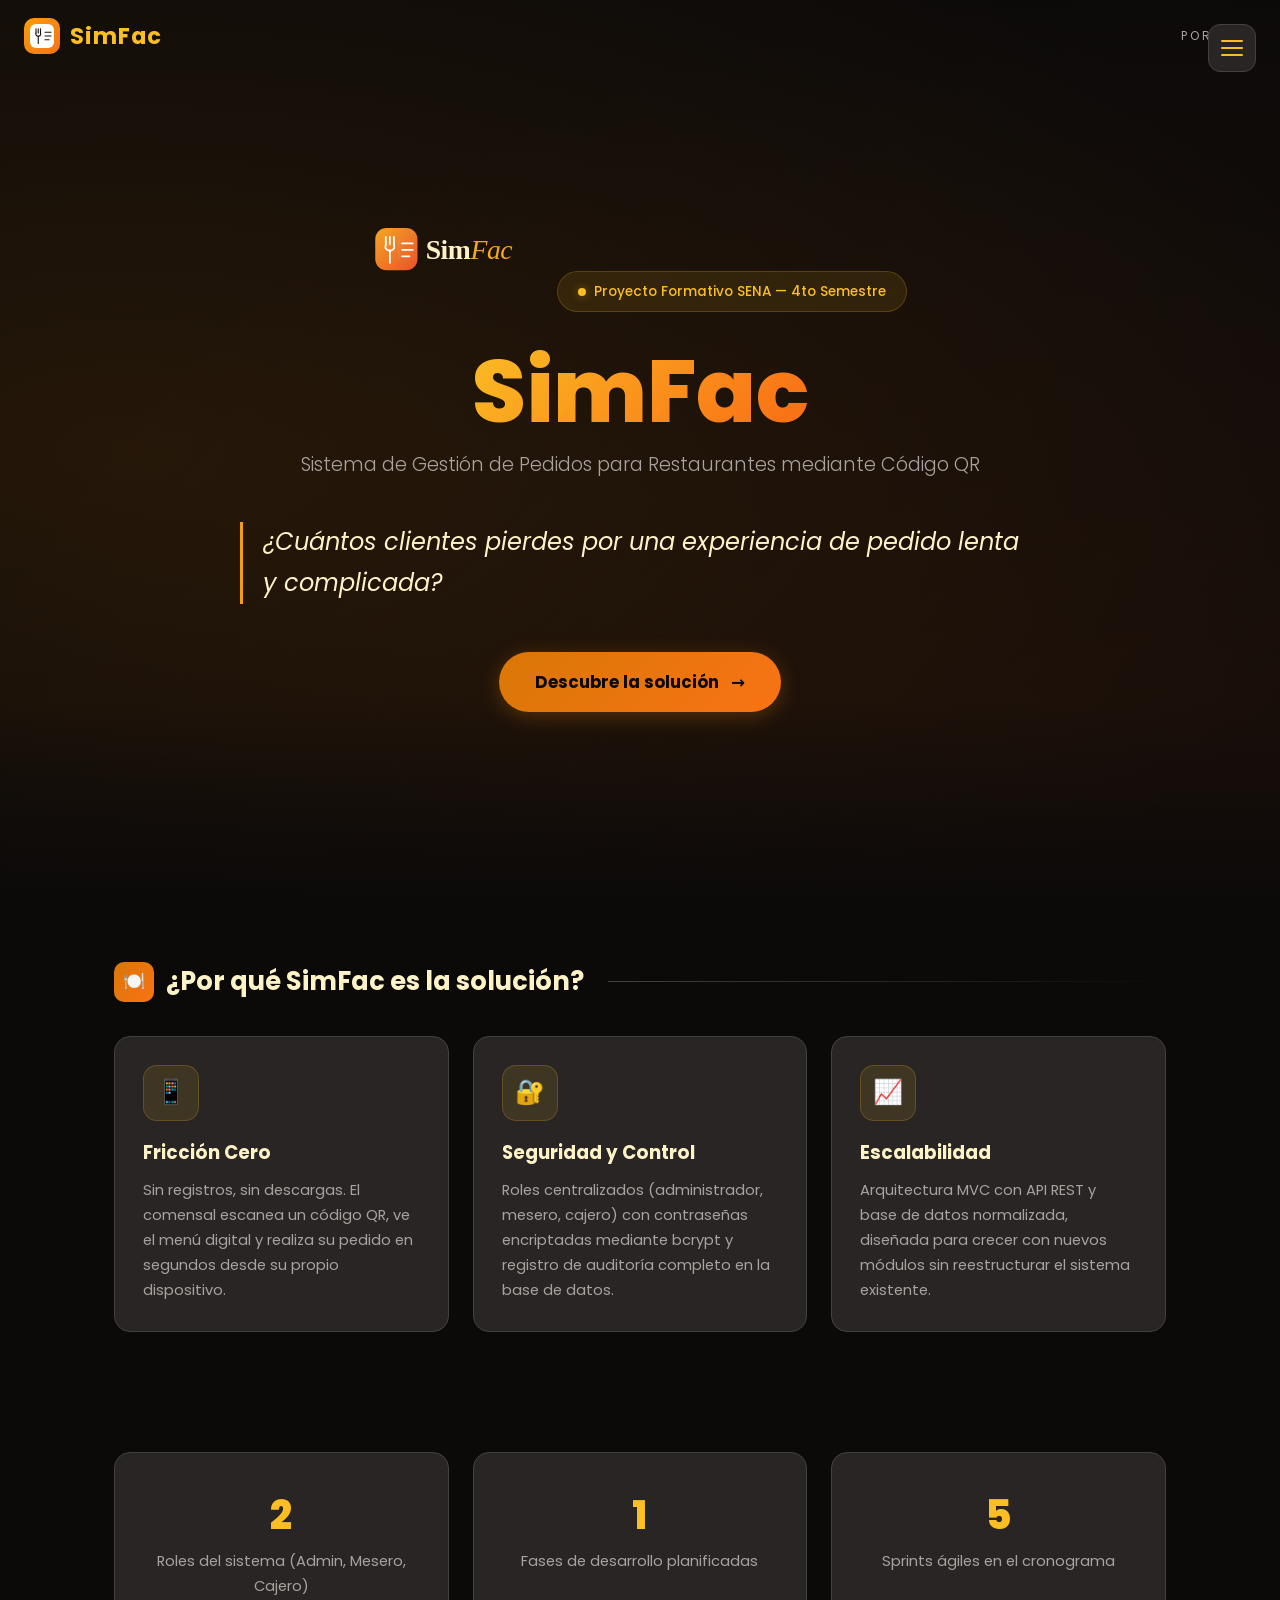
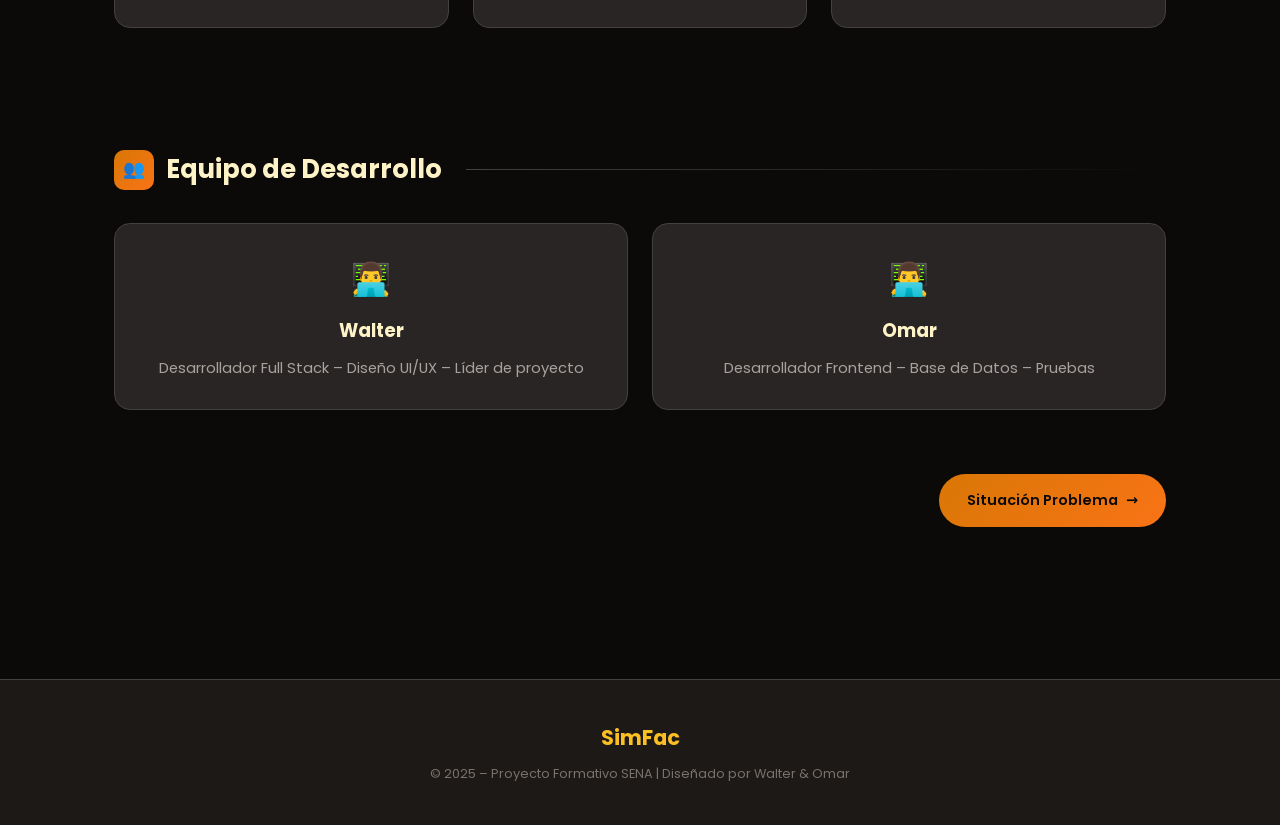
==== index.html @ 79f94327 "Cambios" ====
<!DOCTYPE html>
<html lang="es">
<head>
  <meta charset="UTF-8">
  <meta name="viewport" content="width=device-width, initial-scale=1.0">
  <title>SimFac – Presentación del Proyecto</title>
  <link href="https://fonts.googleapis.com/css2?family=Poppins:wght@300;400;600;700;800&display=swap" rel="stylesheet">
  <link rel="stylesheet" href="Css/Styles.css">
</head>
<body>

  <!-- TOP BAR -->
  <header class="top-bar">
    <a href="index.html" class="brand">
      <div class="brand-icon"><svg width="24" height="24" viewBox="0 0 64 64"><rect width="64" height="64" rx="16" fill="#fff"/><line x1="16" y1="13" x2="16" y2="24" stroke="#1A1510" stroke-width="3" stroke-linecap="round"/><line x1="22" y1="13" x2="22" y2="24" stroke="#1A1510" stroke-width="3" stroke-linecap="round"/><line x1="28" y1="13" x2="28" y2="24" stroke="#1A1510" stroke-width="3" stroke-linecap="round"/><path d="M16,24C15,28,15,32,22,33C29,32,29,28,28,24" fill="none" stroke="#1A1510" stroke-width="3" stroke-linecap="round" stroke-linejoin="round"/><line x1="22" y1="33" x2="22" y2="52" stroke="#1A1510" stroke-width="3" stroke-linecap="round"/><line x1="40" y1="22" x2="56" y2="22" stroke="#1A1510" stroke-width="3" stroke-linecap="round"/><line x1="40" y1="32" x2="56" y2="32" stroke="#1A1510" stroke-width="3" stroke-linecap="round"/><line x1="40" y1="42" x2="51" y2="42" stroke="#1A1510" stroke-width="3" stroke-linecap="round"/></svg></div>
      SimFac
    </a>
    <span class="page-indicator">Portada</span>
  </header>

  <!-- MENU TOGGLE -->
  <button class="menu-toggle" aria-label="Abrir menú">
    <span class="line"></span>
    <span class="line"></span>
    <span class="line"></span>
  </button>

  <!-- FULLSCREEN MENU OVERLAY -->
  <div class="menu-overlay">
    <div class="menu-content">
      <div class="menu-brand">SimFac</div>
      <nav>
        <a href="index.html" class="menu-item current">Inicio</a>
        <a href="situacion.html" class="menu-item">Situación Problema</a>
        <a href="objetivos.html" class="menu-item">Objetivos</a>
        <a href="diagramas.html" class="menu-item">Diagramas</a>
        <a href="arquitectura.html" class="menu-item">Arquitectura</a>
        <a href="scrum.html" class="menu-item">Scrum</a>
        <a href="marca.html" class="menu-item">Marca</a>
        <a href="prototipo.html" class="menu-item">Prototipo</a>
      </nav>
      <div class="menu-footer">
        <p>Sistema de Gestión de Pedidos para Restaurantes</p>
      </div>
    </div>
  </div>

  <!-- HERO SECTION -->
  <section class="hero">
    <div class="hero-content">
      <svg width="180" height="52" viewBox="0 0 216 64" style="margin-bottom: 16px;">
          <defs><linearGradient id="lg1" x1="0" y1="0" x2="1" y2="1"><stop offset="0%" stop-color="#F5A623"/><stop offset="100%" stop-color="#E8522A"/></linearGradient></defs>
          <rect width="52" height="52" x="0" y="0" rx="14" fill="url(#lg1)"/>
          <line x1="13" y1="11" x2="13" y2="20" stroke="#fff" stroke-width="2.2" stroke-linecap="round"/>
          <line x1="18" y1="11" x2="18" y2="20" stroke="#fff" stroke-width="2.2" stroke-linecap="round"/>
          <line x1="23" y1="11" x2="23" y2="20" stroke="#fff" stroke-width="2.2" stroke-linecap="round"/>
          <path d="M13,20C12,24,12,27,18,28C24,27,24,24,23,20" fill="none" stroke="#fff" stroke-width="2.2" stroke-linecap="round" stroke-linejoin="round"/>
          <line x1="18" y1="28" x2="18" y2="43" stroke="#fff" stroke-width="2.2" stroke-linecap="round"/>
          <line x1="29" y1="14" x2="29" y2="39" stroke="#fff" stroke-width="0.7" opacity="0.2" stroke-linecap="round"/>
          <line x1="33" y1="19" x2="46" y2="19" stroke="#fff" stroke-width="2.2" stroke-linecap="round"/>
          <line x1="33" y1="27" x2="46" y2="27" stroke="#fff" stroke-width="2.2" stroke-linecap="round"/>
          <line x1="33" y1="35" x2="42" y2="35" stroke="#fff" stroke-width="2.2" stroke-linecap="round"/>
          <text y="38" font-family="Georgia,serif" font-size="34" letter-spacing="-0.5">
            <tspan x="62" font-weight="700" fill="#fef3c7">Sim</tspan><tspan font-style="italic" font-weight="400" fill="#F5A623">Fac</tspan>
          </text>
        </svg>
      <div class="hero-badge">
        <span class="dot"></span>
        Proyecto Formativo SENA — 4to Semestre
      </div>
      <h1>
        <span class="gradient-text">SimFac</span>
      </h1>
      <p class="subtitle">Sistema de Gestión de Pedidos para Restaurantes mediante Código QR</p>
      <div class="hook">
        ¿Cuántos clientes pierdes por una experiencia de pedido lenta y complicada?
      </div>
      <br>
      <a href="situacion.html" class="hero-cta">
        Descubre la solución
        <span class="arrow">→</span>
      </a>
    </div>
  </section>

  <!-- INTRO SECTION -->
  <section class="section">
    <div class="section-title reveal">
      <span class="icon">🍽️</span>
      ¿Por qué SimFac es la solución?
    </div>

    <div class="card-grid stagger">
      <div class="card-dark reveal">
        <div class="card-icon">📱</div>
        <h3>Fricción Cero</h3>
        <p>Sin registros, sin descargas. El comensal escanea un código QR, ve el menú digital y realiza su pedido en segundos desde su propio dispositivo.</p>
      </div>
      <div class="card-dark reveal">
        <div class="card-icon">🔐</div>
        <h3>Seguridad y Control</h3>
        <p>Roles centralizados (administrador, mesero, cajero) con contraseñas encriptadas mediante bcrypt y registro de auditoría completo en la base de datos.</p>
      </div>
      <div class="card-dark reveal">
        <div class="card-icon">📈</div>
        <h3>Escalabilidad</h3>
        <p>Arquitectura MVC con API REST y base de datos normalizada, diseñada para crecer con nuevos módulos sin reestructurar el sistema existente.</p>
      </div>
    </div>
  </section>

  <!-- STATS SECTION -->
  <section class="section">
    <div class="card-grid stagger">
      <div class="card-dark reveal text-center">
        <div style="font-size: 2.5rem; font-weight: 800; color: var(--amber-400);" data-count="3" data-suffix="">0</div>
        <p>Roles del sistema (Admin, Mesero, Cajero)</p>
      </div>
      <div class="card-dark reveal text-center">
        <div style="font-size: 2.5rem; font-weight: 800; color: var(--amber-400);" data-count="2" data-suffix="">0</div>
        <p>Fases de desarrollo planificadas</p>
      </div>
      <div class="card-dark reveal text-center">
        <div style="font-size: 2.5rem; font-weight: 800; color: var(--amber-400);" data-count="8" data-suffix="">0</div>
        <p>Sprints ágiles en el cronograma</p>
      </div>
    </div>
  </section>

  <!-- TEAM SECTION -->
  <section class="section">
    <div class="section-title reveal">
      <span class="icon">👥</span>
      Equipo de Desarrollo
    </div>
    <div class="card-grid stagger">
      <div class="card-dark reveal text-center">
        <div style="font-size: 2rem; margin-bottom: 8px;">👨‍💻</div>
        <h3>Walter</h3>
        <p>Desarrollador Full Stack – Diseño UI/UX – Líder de proyecto</p>
      </div>
      <div class="card-dark reveal text-center">
        <div style="font-size: 2rem; margin-bottom: 8px;">👨‍💻</div>
        <h3>Omar</h3>
        <p>Desarrollador Frontend – Base de Datos – Pruebas</p>
      </div>
    </div>

    <div class="nav-buttons mt-4">
      <span></span>
      <a href="situacion.html" class="nav-btn next">
        Situación Problema
        <span>→</span>
      </a>
    </div>
  </section>

  <!-- FOOTER -->
  <footer class="footer">
    <div class="footer-brand">SimFac</div>
    <p>© 2025 – Proyecto Formativo SENA | Diseñado por Walter & Omar</p>
  </footer>

  <script src="Js/script.js"></script>
</body>
</html>
---- Css/Styles.css ----
/* ============================================
   SIMFAC - Presentación Expositoria
   Paleta Dark Amber / Terra
   ============================================ */

/* === VARIABLES === */
:root {
  --bg-deep: #0c0a09;
  --bg-primary: #1c1917;
  --bg-card: #292524;
  --bg-card-hover: #3a3330;
  --bg-elevated: #1c1917;

  --amber-300: #fcd34d;
  --amber-400: #fbbf24;
  --amber-500: #f59e0b;
  --amber-600: #d97706;
  --amber-700: #b45309;
  --amber-800: #92400e;
  --amber-900: #78350f;

  --terra-400: #fb923c;
  --terra-500: #f97316;
  --terra-600: #ea580c;

  --text-primary: #fef3c7;
  --text-secondary: #d6d3d1;
  --text-muted: #a8a29e;
  --text-dark: #78716c;

  --border: #44403c;
  --border-light: #57534e;

  --glow-amber: rgba(251, 191, 36, 0.15);
  --glow-terra: rgba(234, 88, 12, 0.15);
  --glow-strong: rgba(251, 191, 36, 0.4);

  --radius: 16px;
  --radius-sm: 10px;
  --radius-xs: 6px;

  --transition: 0.3s cubic-bezier(0.4, 0, 0.2, 1);
  --transition-slow: 0.6s cubic-bezier(0.4, 0, 0.2, 1);

  --font: 'Poppins', 'Segoe UI', system-ui, sans-serif;
}

/* === RESET & BASE === */
*,
*::before,
*::after {
  margin: 0;
  padding: 0;
  box-sizing: border-box;
}

html {
  scroll-behavior: smooth;
}

body {
  font-family: var(--font);
  background-color: var(--bg-deep);
  color: var(--text-secondary);
  line-height: 1.7;
  overflow-x: hidden;
  -webkit-font-smoothing: antialiased;
}

a {
  text-decoration: none;
  color: inherit;
}

img {
  max-width: 100%;
}

/* === SCROLLBAR === */
::-webkit-scrollbar {
  width: 8px;
}
::-webkit-scrollbar-track {
  background: var(--bg-deep);
}
::-webkit-scrollbar-thumb {
  background: var(--amber-700);
  border-radius: 4px;
}
::-webkit-scrollbar-thumb:hover {
  background: var(--amber-600);
}

/* === ANIMATIONS KEYFRAMES === */
@keyframes fadeInUp {
  from { opacity: 0; transform: translateY(40px); }
  to { opacity: 1; transform: translateY(0); }
}

@keyframes fadeInDown {
  from { opacity: 0; transform: translateY(-30px); }
  to { opacity: 1; transform: translateY(0); }
}

@keyframes fadeInLeft {
  from { opacity: 0; transform: translateX(-40px); }
  to { opacity: 1; transform: translateX(0); }
}

@keyframes fadeInRight {
  from { opacity: 0; transform: translateX(40px); }
  to { opacity: 1; transform: translateX(0); }
}

@keyframes scaleIn {
  from { opacity: 0; transform: scale(0.85); }
  to { opacity: 1; transform: scale(1); }
}

@keyframes float {
  0%, 100% { transform: translateY(0); }
  50% { transform: translateY(-10px); }
}

@keyframes pulseGlow {
  0%, 100% { box-shadow: 0 0 20px var(--glow-amber); }
  50% { box-shadow: 0 0 40px var(--glow-strong); }
}

@keyframes shimmer {
  0% { background-position: -200% center; }
  100% { background-position: 200% center; }
}

@keyframes drawLine {
  from { stroke-dashoffset: 1000; }
  to { stroke-dashoffset: 0; }
}

@keyframes typewriter {
  from { width: 0; }
  to { width: 100%; }
}

@keyframes blink {
  50% { border-color: transparent; }
}

@keyframes rotateIn {
  from { opacity: 0; transform: rotate(-10deg) scale(0.9); }
  to { opacity: 1; transform: rotate(0) scale(1); }
}

@keyframes slideMenuIn {
  from { opacity: 0; transform: translateX(60px); }
  to { opacity: 1; transform: translateX(0); }
}

@keyframes menuLine1 {
  0%, 50% { transform: translateY(0) rotate(0); }
  25% { transform: translateY(8px) rotate(0); }
  75%, 100% { transform: translateY(8px) rotate(45deg); }
}

@keyframes menuLine2 {
  0%, 25% { opacity: 1; }
  50%, 100% { opacity: 0; }
}

@keyframes menuLine3 {
  0%, 50% { transform: translateY(0) rotate(0); }
  25% { transform: translateY(-8px) rotate(0); }
  75%, 100% { transform: translateY(-8px) rotate(-45deg); }
}

/* === SCROLL REVEAL === */
.reveal {
  opacity: 0;
  transform: translateY(40px);
  transition: opacity 0.8s ease, transform 0.8s ease;
}

.reveal.revealed {
  opacity: 1;
  transform: translateY(0);
}

.reveal-left {
  opacity: 0;
  transform: translateX(-50px);
  transition: opacity 0.8s ease, transform 0.8s ease;
}

.reveal-left.revealed {
  opacity: 1;
  transform: translateX(0);
}

.reveal-right {
  opacity: 0;
  transform: translateX(50px);
  transition: opacity 0.8s ease, transform 0.8s ease;
}

.reveal-right.revealed {
  opacity: 1;
  transform: translateX(0);
}

.reveal-scale {
  opacity: 0;
  transform: scale(0.85);
  transition: opacity 0.8s ease, transform 0.8s ease;
}

.reveal-scale.revealed {
  opacity: 1;
  transform: scale(1);
}

/* Stagger delays for children */
.stagger > *:nth-child(1) { transition-delay: 0.05s; }
.stagger > *:nth-child(2) { transition-delay: 0.1s; }
.stagger > *:nth-child(3) { transition-delay: 0.15s; }
.stagger > *:nth-child(4) { transition-delay: 0.2s; }
.stagger > *:nth-child(5) { transition-delay: 0.25s; }
.stagger > *:nth-child(6) { transition-delay: 0.3s; }
.stagger > *:nth-child(7) { transition-delay: 0.35s; }
.stagger > *:nth-child(8) { transition-delay: 0.4s; }
.stagger > *:nth-child(9) { transition-delay: 0.45s; }
.stagger > *:nth-child(10) { transition-delay: 0.5s; }

/* === MENU TOGGLE (HAMBURGER) === */
.menu-toggle {
  position: fixed;
  top: 24px;
  right: 24px;
  z-index: 1001;
  width: 48px;
  height: 48px;
  background: var(--bg-card);
  border: 1px solid var(--border);
  border-radius: 12px;
  cursor: pointer;
  display: flex;
  flex-direction: column;
  align-items: center;
  justify-content: center;
  gap: 5px;
  transition: var(--transition);
  backdrop-filter: blur(10px);
}

.menu-toggle:hover {
  border-color: var(--amber-500);
  box-shadow: 0 0 20px var(--glow-amber);
}

.menu-toggle .line {
  width: 22px;
  height: 2px;
  background: var(--amber-400);
  border-radius: 2px;
  transition: var(--transition);
  transform-origin: center;
}

.menu-toggle.active .line:nth-child(1) {
  transform: translateY(7px) rotate(45deg);
}

.menu-toggle.active .line:nth-child(2) {
  opacity: 0;
  transform: scaleX(0);
}

.menu-toggle.active .line:nth-child(3) {
  transform: translateY(-7px) rotate(-45deg);
}

/* === FULLSCREEN MENU OVERLAY === */
.menu-overlay {
  position: fixed;
  top: 0;
  left: 0;
  width: 100%;
  height: 100%;
  background: rgba(12, 10, 9, 0.97);
  backdrop-filter: blur(20px);
  z-index: 1000;
  display: flex;
  align-items: center;
  justify-content: center;
  opacity: 0;
  visibility: hidden;
  transition: opacity 0.5s ease, visibility 0.5s ease;
}

.menu-overlay.active {
  opacity: 1;
  visibility: visible;
}

.menu-overlay .menu-content {
  text-align: center;
}

.menu-overlay .menu-brand {
  font-size: 2.5rem;
  font-weight: 700;
  color: var(--amber-400);
  margin-bottom: 48px;
  letter-spacing: 2px;
  animation: fadeInUp 0.6s ease forwards;
}

.menu-overlay nav {
  display: flex;
  flex-direction: column;
  gap: 8px;
}

.menu-overlay .menu-item {
  font-size: 2rem;
  font-weight: 600;
  color: var(--text-muted);
  padding: 12px 40px;
  border-radius: 12px;
  transition: all 0.3s ease;
  position: relative;
  display: inline-block;
  opacity: 0;
  transform: translateY(20px);
}

.menu-overlay.active .menu-item {
  opacity: 1;
  transform: translateY(0);
}

.menu-overlay.active .menu-item:nth-child(1) { transition-delay: 0.1s; }
.menu-overlay.active .menu-item:nth-child(2) { transition-delay: 0.15s; }
.menu-overlay.active .menu-item:nth-child(3) { transition-delay: 0.2s; }
.menu-overlay.active .menu-item:nth-child(4) { transition-delay: 0.25s; }
.menu-overlay.active .menu-item:nth-child(5) { transition-delay: 0.3s; }
.menu-overlay.active .menu-item:nth-child(6) { transition-delay: 0.35s; }
.menu-overlay.active .menu-item:nth-child(7) { transition-delay: 0.4s; }
.menu-overlay.active .menu-item:nth-child(8) { transition-delay: 0.45s; }

.menu-overlay .menu-item:hover {
  color: var(--amber-400);
  background: rgba(251, 191, 36, 0.08);
  transform: translateX(10px);
}

.menu-overlay .menu-item.current {
  color: var(--amber-400);
}

.menu-overlay .menu-item.current::after {
  content: '';
  position: absolute;
  left: 10px;
  top: 50%;
  transform: translateY(-50%);
  width: 4px;
  height: 24px;
  background: var(--amber-500);
  border-radius: 2px;
}

.menu-overlay .menu-footer {
  margin-top: 48px;
  opacity: 0;
  transition: opacity 0.5s ease 0.5s;
}

.menu-overlay.active .menu-footer {
  opacity: 1;
}

.menu-overlay .menu-footer p {
  color: var(--text-dark);
  font-size: 0.85rem;
}

/* === TOP BAR (minimal) === */
.top-bar {
  position: fixed;
  top: 0;
  left: 0;
  width: 100%;
  height: 72px;
  display: flex;
  align-items: center;
  justify-content: space-between;
  padding: 0 24px;
  z-index: 999;
  transition: background 0.3s ease, box-shadow 0.3s ease;
}

.top-bar.scrolled {
  background: rgba(12, 10, 9, 0.9);
  backdrop-filter: blur(12px);
  box-shadow: 0 1px 0 var(--border);
}

.top-bar .brand {
  font-size: 1.4rem;
  font-weight: 700;
  color: var(--amber-400);
  letter-spacing: 1px;
  display: flex;
  align-items: center;
  gap: 10px;
}

.top-bar .brand-icon {
  width: 36px;
  height: 36px;
  background: linear-gradient(135deg, var(--amber-500), var(--terra-500));
  border-radius: 10px;
  display: flex;
  align-items: center;
  justify-content: center;
  font-weight: 800;
  font-size: 0.9rem;
  color: var(--bg-deep);
}

.top-bar .page-indicator {
  font-size: 0.75rem;
  color: var(--text-muted);
  text-transform: uppercase;
  letter-spacing: 3px;
}

/* === HERO SECTION === */
.hero {
  min-height: 100vh;
  display: flex;
  align-items: center;
  justify-content: center;
  text-align: center;
  position: relative;
  overflow: hidden;
  padding: 120px 24px 80px;
}

.hero::before {
  content: '';
  position: absolute;
  top: -50%;
  left: -50%;
  width: 200%;
  height: 200%;
  background: radial-gradient(ellipse at 30% 50%, rgba(217, 119, 6, 0.12) 0%, transparent 50%),
              radial-gradient(ellipse at 70% 80%, rgba(234, 88, 12, 0.08) 0%, transparent 50%);
  animation: float 8s ease-in-out infinite;
  pointer-events: none;
}

.hero::after {
  content: '';
  position: absolute;
  bottom: 0;
  left: 0;
  width: 100%;
  height: 200px;
  background: linear-gradient(to top, var(--bg-deep), transparent);
  pointer-events: none;
}

.hero-content {
  position: relative;
  z-index: 2;
  max-width: 800px;
}

.hero-badge {
  display: inline-flex;
  align-items: center;
  gap: 8px;
  padding: 8px 20px;
  background: rgba(251, 191, 36, 0.1);
  border: 1px solid rgba(251, 191, 36, 0.2);
  border-radius: 50px;
  color: var(--amber-400);
  font-size: 0.85rem;
  font-weight: 500;
  margin-bottom: 32px;
  animation: fadeInDown 0.8s ease forwards;
}

.hero-badge .dot {
  width: 8px;
  height: 8px;
  background: var(--amber-400);
  border-radius: 50%;
  animation: pulseGlow 2s ease-in-out infinite;
  box-shadow: 0 0 10px var(--glow-strong);
}

.hero h1 {
  font-size: clamp(3rem, 8vw, 5.5rem);
  font-weight: 800;
  color: var(--text-primary);
  line-height: 1.1;
  margin-bottom: 8px;
  animation: fadeInUp 0.8s ease 0.2s both;
}

.hero h1 .gradient-text {
  background: linear-gradient(135deg, var(--amber-400), var(--terra-500), var(--amber-600));
  background-size: 200% auto;
  -webkit-background-clip: text;
  -webkit-text-fill-color: transparent;
  background-clip: text;
  animation: shimmer 3s linear infinite;
}

.hero .subtitle {
  font-size: 1.2rem;
  color: var(--text-muted);
  font-weight: 300;
  margin-bottom: 40px;
  animation: fadeInUp 0.8s ease 0.4s both;
}

.hero .hook {
  font-size: clamp(1.1rem, 2.5vw, 1.5rem);
  color: var(--text-primary);
  font-weight: 400;
  font-style: italic;
  margin-bottom: 48px;
  padding: 0 20px;
  border-left: 3px solid var(--amber-500);
  display: inline-block;
  text-align: left;
  animation: fadeInUp 0.8s ease 0.5s both;
}

.hero-cta {
  display: inline-flex;
  align-items: center;
  gap: 12px;
  padding: 16px 36px;
  background: linear-gradient(135deg, var(--amber-600), var(--terra-500));
  color: var(--bg-deep);
  font-weight: 700;
  font-size: 1.05rem;
  border-radius: 50px;
  transition: all 0.3s ease;
  animation: fadeInUp 0.8s ease 0.6s both;
  box-shadow: 0 4px 20px rgba(217, 119, 6, 0.3);
}

.hero-cta:hover {
  transform: translateY(-3px);
  box-shadow: 0 8px 30px rgba(217, 119, 6, 0.5);
  color: var(--bg-deep);
}

.hero-cta .arrow {
  transition: transform 0.3s ease;
}

.hero-cta:hover .arrow {
  transform: translateX(4px);
}

/* === PAGE HEADER (for inner pages) === */
.page-header {
  padding: 140px 24px 60px;
  text-align: center;
  position: relative;
  overflow: hidden;
}

.page-header::before {
  content: '';
  position: absolute;
  top: 0;
  left: 0;
  width: 100%;
  height: 100%;
  background: radial-gradient(ellipse at 50% 0%, rgba(217, 119, 6, 0.1) 0%, transparent 70%);
  pointer-events: none;
}

.page-header .page-number {
  font-size: 0.8rem;
  color: var(--amber-500);
  letter-spacing: 4px;
  text-transform: uppercase;
  margin-bottom: 16px;
  font-weight: 600;
}

.page-header h1 {
  font-size: clamp(2rem, 5vw, 3.2rem);
  font-weight: 800;
  color: var(--text-primary);
  margin-bottom: 16px;
  position: relative;
}

.page-header .page-desc {
  font-size: 1.05rem;
  color: var(--text-muted);
  max-width: 600px;
  margin: 0 auto;
  line-height: 1.8;
}

/* === SECTION === */
.section {
  padding: 60px 24px;
  max-width: 1100px;
  margin: 0 auto;
}

.section-title {
  font-size: 1.6rem;
  font-weight: 700;
  color: var(--text-primary);
  margin-bottom: 32px;
  display: flex;
  align-items: center;
  gap: 12px;
}

.section-title .icon {
  width: 40px;
  height: 40px;
  background: linear-gradient(135deg, var(--amber-600), var(--terra-500));
  border-radius: 10px;
  display: flex;
  align-items: center;
  justify-content: center;
  font-size: 1.1rem;
  flex-shrink: 0;
}

.section-title::after {
  content: '';
  flex: 1;
  height: 1px;
  background: linear-gradient(to right, var(--border), transparent);
  margin-left: 12px;
}

/* === CARDS === */
.card-dark {
  background: var(--bg-card);
  border: 1px solid var(--border);
  border-radius: var(--radius);
  padding: 28px;
  transition: all var(--transition);
  position: relative;
  overflow: hidden;
}

.card-dark::before {
  content: '';
  position: absolute;
  top: 0;
  left: 0;
  right: 0;
  height: 2px;
  background: linear-gradient(to right, var(--amber-500), var(--terra-500));
  opacity: 0;
  transition: opacity var(--transition);
}

.card-dark:hover {
  border-color: var(--amber-700);
  transform: translateY(-4px);
  box-shadow: 0 12px 40px rgba(0, 0, 0, 0.3), 0 0 20px var(--glow-amber);
}

.card-dark:hover::before {
  opacity: 1;
}

.card-grid {
  display: grid;
  grid-template-columns: repeat(auto-fit, minmax(280px, 1fr));
  gap: 24px;
}

.card-icon {
  width: 56px;
  height: 56px;
  background: rgba(251, 191, 36, 0.1);
  border: 1px solid rgba(251, 191, 36, 0.2);
  border-radius: 14px;
  display: flex;
  align-items: center;
  justify-content: center;
  font-size: 1.5rem;
  margin-bottom: 16px;
}

.card-dark h3 {
  font-size: 1.15rem;
  font-weight: 700;
  color: var(--text-primary);
  margin-bottom: 10px;
}

.card-dark p {
  color: var(--text-muted);
  font-size: 0.92rem;
  line-height: 1.7;
}

/* === HIGHLIGHT CARD (like the research question) === */
.highlight-card {
  background: linear-gradient(135deg, rgba(217, 119, 6, 0.15), rgba(234, 88, 12, 0.08));
  border: 1px solid rgba(251, 191, 36, 0.25);
  border-radius: var(--radius);
  padding: 40px;
  text-align: center;
  position: relative;
}

.highlight-card h2 {
  font-size: 1.3rem;
  font-weight: 700;
  color: var(--amber-400);
  margin-bottom: 20px;
  letter-spacing: 1px;
  text-transform: uppercase;
}

.highlight-card p {
  font-size: 1.15rem;
  color: var(--text-primary);
  line-height: 1.8;
  font-weight: 300;
}

/* === OBJECTIVE CARD (general) === */
.objective-general {
  background: linear-gradient(135deg, var(--amber-700), var(--terra-500));
  border-radius: var(--radius);
  padding: 36px;
  color: var(--bg-deep);
  position: relative;
  overflow: hidden;
}

.objective-general::after {
  content: 'OBJETIVO GENERAL';
  position: absolute;
  top: -10px;
  right: -10px;
  font-size: 5rem;
  font-weight: 900;
  color: rgba(0, 0, 0, 0.06);
  letter-spacing: 5px;
}

.objective-general h3 {
  font-size: 1.2rem;
  font-weight: 700;
  margin-bottom: 12px;
}

.objective-general p {
  font-size: 1rem;
  line-height: 1.8;
  opacity: 0.95;
}

/* === SPECIFIC OBJECTIVES LIST === */
.objective-list {
  list-style: none;
  display: flex;
  flex-direction: column;
  gap: 16px;
}

.objective-list li {
  background: var(--bg-card);
  border: 1px solid var(--border);
  border-left: 4px solid var(--amber-500);
  border-radius: var(--radius-sm);
  padding: 20px 24px;
  display: flex;
  gap: 16px;
  align-items: flex-start;
  transition: all var(--transition);
}

.objective-list li:hover {
  border-left-color: var(--terra-500);
  background: var(--bg-card-hover);
  transform: translateX(4px);
}

.objective-list .obj-number {
  width: 36px;
  height: 36px;
  min-width: 36px;
  background: linear-gradient(135deg, var(--amber-600), var(--terra-500));
  border-radius: 50%;
  display: flex;
  align-items: center;
  justify-content: center;
  font-weight: 800;
  font-size: 0.9rem;
  color: var(--bg-deep);
}

.objective-list .obj-content h4 {
  font-size: 1rem;
  font-weight: 700;
  color: var(--text-primary);
  margin-bottom: 4px;
}

.objective-list .obj-content p {
  font-size: 0.9rem;
  color: var(--text-muted);
  line-height: 1.6;
}

/* === DIAGRAM CONTAINERS === */
.diagram-container {
  background: var(--bg-card);
  border: 1px solid var(--border);
  border-radius: var(--radius);
  padding: 32px;
  overflow-x: auto;
  margin-bottom: 32px;
}

.diagram-container h3 {
  font-size: 1.1rem;
  font-weight: 700;
  color: var(--amber-400);
  margin-bottom: 24px;
  display: flex;
  align-items: center;
  gap: 10px;
}

/* === DATABASE TABLE STYLING === */
.db-table {
  background: var(--bg-primary);
  border: 1px solid var(--border);
  border-radius: var(--radius-sm);
  overflow: hidden;
  display: inline-block;
  min-width: 280px;
  margin: 10px;
  vertical-align: top;
  transition: all var(--transition);
}

.db-table:hover {
  border-color: var(--amber-600);
  box-shadow: 0 4px 20px var(--glow-amber);
  transform: translateY(-2px);
}

.db-table-header {
  background: linear-gradient(135deg, var(--amber-700), var(--terra-600));
  padding: 12px 16px;
  font-weight: 700;
  font-size: 0.9rem;
  color: white;
  display: flex;
  align-items: center;
  gap: 8px;
}

.db-table-header .table-icon {
  font-size: 1rem;
}

.db-table-row {
  padding: 8px 16px;
  border-bottom: 1px solid var(--border);
  display: flex;
  justify-content: space-between;
  align-items: center;
  font-size: 0.8rem;
  transition: background var(--transition);
}

.db-table-row:last-child {
  border-bottom: none;
}

.db-table-row:hover {
  background: rgba(251, 191, 36, 0.05);
}

.db-table-row .col-name {
  font-family: 'Courier New', monospace;
  color: var(--amber-400);
  font-weight: 600;
}

.db-table-row .col-type {
  color: var(--terra-400);
  font-family: 'Courier New', monospace;
  font-size: 0.75rem;
}

.db-table-row .col-key {
  font-size: 0.7rem;
  padding: 2px 8px;
  border-radius: 4px;
  font-weight: 700;
}

.col-key.pk {
  background: rgba(251, 191, 36, 0.15);
  color: var(--amber-400);
  border: 1px solid rgba(251, 191, 36, 0.3);
}

.col-key.fk {
  background: rgba(99, 102, 241, 0.15);
  color: #a5b4fc;
  border: 1px solid rgba(99, 102, 241, 0.3);
}

/* Fase badges for diagrams */
.fase-badge {
  font-size: 0.65rem;
  font-weight: 700;
  padding: 3px 10px;
  border-radius: 50px;
  letter-spacing: 1px;
  text-transform: uppercase;
}

.fase-badge.fase1 {
  background: rgba(34, 197, 94, 0.15);
  color: #4ade80;
  border: 1px solid rgba(34, 197, 94, 0.3);
}

.fase-badge.fase2 {
  background: rgba(168, 85, 247, 0.15);
  color: #c084fc;
  border: 1px solid rgba(168, 85, 247, 0.3);
}

/* === CLASS DIAGRAM === */
.class-box {
  background: var(--bg-primary);
  border: 1px solid var(--border);
  border-radius: var(--radius-sm);
  min-width: 220px;
  display: inline-block;
  margin: 8px;
  vertical-align: top;
  transition: all var(--transition);
}

.class-box:hover {
  border-color: var(--amber-600);
  box-shadow: 0 4px 20px var(--glow-amber);
  transform: translateY(-2px);
}

.class-box-header {
  background: linear-gradient(135deg, var(--amber-700), var(--amber-900));
  padding: 10px 16px;
  font-weight: 700;
  font-size: 0.85rem;
  color: white;
  text-align: center;
  border-radius: var(--radius-sm) var(--radius-sm) 0 0;
}

.class-box-section {
  padding: 10px 16px;
  border-bottom: 1px solid var(--border);
  font-size: 0.78rem;
}

.class-box-section:last-child {
  border-bottom: none;
}

.class-box-section .section-label {
  font-size: 0.65rem;
  color: var(--text-dark);
  text-transform: uppercase;
  letter-spacing: 1px;
  margin-bottom: 6px;
}

.class-box-section p {
  font-family: 'Courier New', monospace;
  color: var(--text-secondary);
  line-height: 1.6;
}

.class-box-section p .type {
  color: var(--terra-400);
}

/* === RELATIONSHIP LINES (CSS arrows) === */
.relation-h {
  display: inline-flex;
  align-items: center;
  color: var(--amber-600);
  font-size: 0.75rem;
  padding: 0 8px;
  font-weight: 600;
}

/* === ARCHITECTURE DIAGRAM === */
.arch-layer {
  border: 1px solid var(--border);
  border-radius: var(--radius-sm);
  padding: 16px 20px;
  margin: 8px 0;
  transition: all var(--transition);
}

.arch-layer:hover {
  border-color: var(--amber-600);
  box-shadow: 0 0 15px var(--glow-amber);
}

.arch-layer.layer-client {
  background: rgba(59, 130, 246, 0.08);
  border-color: rgba(59, 130, 246, 0.2);
}

.arch-layer.layer-server {
  background: rgba(34, 197, 94, 0.08);
  border-color: rgba(34, 197, 94, 0.2);
}

.arch-layer.layer-data {
  background: rgba(168, 85, 247, 0.08);
  border-color: rgba(168, 85, 247, 0.2);
}

.arch-layer h4 {
  font-size: 0.85rem;
  font-weight: 700;
  margin-bottom: 8px;
  display: flex;
  align-items: center;
  gap: 8px;
}

.arch-layer.layer-client h4 { color: #60a5fa; }
.arch-layer.layer-server h4 { color: #4ade80; }
.arch-layer.layer-data h4 { color: #c084fc; }

.arch-layer p {
  font-size: 0.8rem;
  color: var(--text-muted);
}

.arch-flow {
  text-align: center;
  color: var(--amber-600);
  font-size: 1.2rem;
  padding: 4px 0;
}

/* === KANBAN REMOVED === */

/* === TIMELINE / CRONOGRAMA === */
.timeline {
  position: relative;
  padding-left: 32px;
}

.timeline::before {
  content: '';
  position: absolute;
  left: 8px;
  top: 0;
  bottom: 0;
  width: 2px;
  background: linear-gradient(to bottom, var(--amber-600), var(--terra-500), var(--amber-900));
}

.timeline-item {
  position: relative;
  padding: 0 0 32px 24px;
}

.timeline-item::before {
  content: '';
  position: absolute;
  left: -28px;
  top: 4px;
  width: 14px;
  height: 14px;
  border-radius: 50%;
  background: var(--amber-500);
  border: 3px solid var(--bg-deep);
  box-shadow: 0 0 10px var(--glow-amber);
}

.timeline-item.active::before {
  background: var(--terra-500);
  box-shadow: 0 0 15px var(--glow-terra);
  animation: pulseGlow 2s ease-in-out infinite;
}

.timeline-item .sprint-label {
  font-size: 0.75rem;
  font-weight: 700;
  color: var(--amber-500);
  text-transform: uppercase;
  letter-spacing: 1px;
  margin-bottom: 4px;
}

.timeline-item h4 {
  font-size: 1rem;
  font-weight: 700;
  color: var(--text-primary);
  margin-bottom: 6px;
}

.timeline-item p {
  font-size: 0.88rem;
  color: var(--text-muted);
  line-height: 1.6;
}

.timeline-item .status {
  display: inline-block;
  font-size: 0.7rem;
  font-weight: 700;
  padding: 3px 10px;
  border-radius: 50px;
  margin-top: 8px;
}

.status.completed {
  background: rgba(34, 197, 94, 0.15);
  color: #4ade80;
  border: 1px solid rgba(34, 197, 94, 0.3);
}

.status.in-progress {
  background: rgba(251, 191, 36, 0.15);
  color: var(--amber-400);
  border: 1px solid rgba(251, 191, 36, 0.3);
}

.status.pending {
  background: rgba(168, 162, 158, 0.1);
  color: var(--text-muted);
  border: 1px solid rgba(168, 162, 158, 0.2);
}

/* === BRAND PALETTE SWATCHES === */
.palette-grid {
  display: grid;
  grid-template-columns: repeat(auto-fit, minmax(120px, 1fr));
  gap: 16px;
}

.palette-swatch {
  border-radius: var(--radius-sm);
  overflow: hidden;
  border: 1px solid var(--border);
  transition: all var(--transition);
}

.palette-swatch:hover {
  transform: translateY(-4px);
  box-shadow: 0 8px 24px rgba(0, 0, 0, 0.3);
}

.palette-swatch .swatch-color {
  height: 80px;
}

.palette-swatch .swatch-info {
  padding: 10px 12px;
  background: var(--bg-card);
}

.palette-swatch .swatch-name {
  font-size: 0.78rem;
  font-weight: 600;
  color: var(--text-primary);
}

.palette-swatch .swatch-hex {
  font-size: 0.7rem;
  color: var(--text-muted);
  font-family: 'Courier New', monospace;
}

/* === GESTALT DEMO === */
.gestalt-card {
  background: var(--bg-card);
  border: 1px solid var(--border);
  border-radius: var(--radius);
  padding: 28px;
  transition: all var(--transition);
}

.gestalt-card:hover {
  border-color: var(--amber-600);
  transform: translateY(-4px);
}

.gestalt-card h4 {
  font-size: 1rem;
  font-weight: 700;
  color: var(--amber-400);
  margin-bottom: 8px;
}

.gestalt-card p {
  font-size: 0.85rem;
  color: var(--text-muted);
  line-height: 1.6;
  margin-bottom: 16px;
}

.gestalt-demo-box {
  background: var(--bg-primary);
  border: 1px dashed var(--border);
  border-radius: var(--radius-xs);
  padding: 20px;
  display: flex;
  flex-wrap: wrap;
  gap: 8px;
  justify-content: center;
  align-items: center;
  min-height: 80px;
}

.gestalt-demo-box .demo-item {
  width: 44px;
  height: 44px;
  border-radius: 8px;
  display: flex;
  align-items: center;
  justify-content: center;
  font-size: 0.7rem;
  font-weight: 600;
  transition: all var(--transition);
}

/* Proximity demo */
.demo-proximity .group-1 { margin-right: 24px; }
.demo-proximity .demo-item { background: var(--amber-700); color: white; }

/* Similarity demo */
.demo-similarity .demo-item { border: 2px solid transparent; }
.demo-similarity .demo-item.circle { background: var(--terra-500); border-radius: 50%; color: white; }
.demo-similarity .demo-item.square { background: var(--amber-700); border-radius: 8px; color: white; }

/* Figure-Ground demo */
.demo-fg {
  background: var(--bg-primary);
  position: relative;
  min-height: 100px;
  justify-content: center;
}
.demo-fg .fg-figure {
  width: 80px;
  height: 80px;
  background: linear-gradient(135deg, var(--amber-500), var(--terra-500));
  border-radius: 50%;
  z-index: 2;
  box-shadow: 0 0 30px var(--glow-amber);
}

/* Closure demo */
.demo-closure .demo-item {
  background: transparent;
  border: 3px solid var(--amber-500);
  border-radius: 50%;
  width: 50px;
  height: 50px;
}

/* Continuity demo */
.demo-continuity {
  align-items: center;
  gap: 0 !important;
  padding: 10px;
}
.demo-continuity .line-a {
  width: 100%;
  height: 3px;
  background: var(--amber-500);
  border-radius: 2px;
}
.demo-continuity .line-b {
  width: 100%;
  height: 3px;
  background: var(--text-dark);
  border-radius: 2px;
  transform: rotate(15deg);
}

/* === PROTOTIPO PAGE === */
.proto-link {
  display: block;
  background: var(--bg-card);
  border: 1px solid var(--border);
  border-radius: var(--radius);
  padding: 32px;
  text-align: center;
  transition: all var(--transition);
  cursor: pointer;
}

.proto-link:hover {
  border-color: var(--amber-500);
  box-shadow: 0 8px 30px var(--glow-amber);
  transform: translateY(-4px);
}

.proto-link .proto-icon {
  font-size: 3rem;
  margin-bottom: 16px;
}

.proto-link h3 {
  font-size: 1.2rem;
  font-weight: 700;
  color: var(--text-primary);
  margin-bottom: 8px;
}

.proto-link p {
  font-size: 0.9rem;
  color: var(--text-muted);
  margin-bottom: 20px;
}

.proto-link .proto-btn {
  display: inline-flex;
  align-items: center;
  gap: 8px;
  padding: 12px 28px;
  background: linear-gradient(135deg, var(--amber-600), var(--terra-500));
  color: var(--bg-deep);
  font-weight: 700;
  border-radius: 50px;
  font-size: 0.9rem;
  transition: all var(--transition);
}

.proto-link:hover .proto-btn {
  transform: scale(1.05);
  box-shadow: 0 4px 15px rgba(217, 119, 6, 0.4);
}

/* === JUSTIFICATION SECTION === */
.justification-box {
  background: linear-gradient(135deg, rgba(217, 119, 6, 0.08), rgba(234, 88, 12, 0.04));
  border: 1px solid rgba(251, 191, 36, 0.15);
  border-radius: var(--radius);
  padding: 28px;
  margin-top: 16px;
}

.justification-box h4 {
  font-size: 1rem;
  font-weight: 700;
  color: var(--amber-400);
  margin-bottom: 12px;
  display: flex;
  align-items: center;
  gap: 8px;
}

.justification-box ul {
  padding-left: 20px;
}

.justification-box li {
  font-size: 0.88rem;
  color: var(--text-secondary);
  margin-bottom: 8px;
  line-height: 1.6;
}

.justification-box li strong {
  color: var(--text-primary);
}

/* === CODE BLOCK === */
.code-block {
  background: var(--bg-primary);
  border: 1px solid var(--border);
  border-radius: var(--radius-sm);
  padding: 20px;
  font-family: 'Courier New', monospace;
  font-size: 0.8rem;
  color: var(--text-secondary);
  overflow-x: auto;
  line-height: 1.7;
}

.code-block .keyword { color: #c084fc; }
.code-block .type { color: #60a5fa; }
.code-block .string { color: #4ade80; }
.code-block .comment { color: var(--text-dark); font-style: italic; }

/* === DATA DICTIONARY TABLE === */
.dict-table {
  width: 100%;
  border-collapse: collapse;
  font-size: 0.82rem;
}

.dict-table thead th {
  background: var(--bg-card);
  color: var(--amber-400);
  font-weight: 700;
  padding: 12px 16px;
  text-align: left;
  border-bottom: 2px solid var(--amber-700);
  white-space: nowrap;
}

.dict-table tbody td {
  padding: 10px 16px;
  border-bottom: 1px solid var(--border);
  color: var(--text-secondary);
}

.dict-table tbody tr:hover {
  background: rgba(251, 191, 36, 0.03);
}

.dict-table .mono {
  font-family: 'Courier New', monospace;
  color: var(--amber-400);
  font-size: 0.78rem;
}

/* === NAV BUTTONS (bottom of pages) === */
.nav-buttons {
  display: flex;
  justify-content: space-between;
  align-items: center;
  padding: 32px 0;
  gap: 16px;
  flex-wrap: wrap;
}

.nav-btn {
  display: inline-flex;
  align-items: center;
  gap: 8px;
  padding: 14px 28px;
  border-radius: 50px;
  font-weight: 600;
  font-size: 0.9rem;
  transition: all var(--transition);
}

.nav-btn.prev {
  background: var(--bg-card);
  border: 1px solid var(--border);
  color: var(--text-secondary);
}

.nav-btn.prev:hover {
  border-color: var(--amber-600);
  color: var(--amber-400);
  transform: translateX(-4px);
}

.nav-btn.next {
  background: linear-gradient(135deg, var(--amber-600), var(--terra-500));
  color: var(--bg-deep);
}

.nav-btn.next:hover {
  transform: translateX(4px);
  box-shadow: 0 4px 20px rgba(217, 119, 6, 0.4);
  color: var(--bg-deep);
}

/* === FOOTER === */
.footer {
  background: var(--bg-primary);
  border-top: 1px solid var(--border);
  padding: 40px 24px;
  text-align: center;
  margin-top: 60px;
}

.footer .footer-brand {
  font-size: 1.3rem;
  font-weight: 700;
  color: var(--amber-400);
  margin-bottom: 8px;
}

.footer p {
  font-size: 0.8rem;
  color: var(--text-dark);
}

/* === PROCESS FLOW (Scrum diagram) === */
.process-flow {
  display: flex;
  align-items: center;
  justify-content: center;
  flex-wrap: wrap;
  gap: 8px;
  padding: 24px 0;
}

.process-step {
  background: var(--bg-card);
  border: 1px solid var(--border);
  border-radius: var(--radius-sm);
  padding: 16px 20px;
  text-align: center;
  min-width: 100px;
  transition: all var(--transition);
}

.process-step:hover {
  border-color: var(--amber-500);
  box-shadow: 0 0 15px var(--glow-amber);
  transform: scale(1.05);
}

.process-step .step-icon {
  font-size: 1.5rem;
  margin-bottom: 8px;
}

.process-step .step-label {
  font-size: 0.75rem;
  font-weight: 700;
  color: var(--text-primary);
  text-transform: uppercase;
  letter-spacing: 0.5px;
}

.process-arrow {
  color: var(--amber-600);
  font-size: 1.2rem;
  font-weight: bold;
}

/* === TABS (for architecture page) === */
.tabs {
  display: flex;
  gap: 4px;
  margin-bottom: 24px;
  background: var(--bg-primary);
  padding: 4px;
  border-radius: var(--radius-sm);
  border: 1px solid var(--border);
  overflow-x: auto;
}

.tab-btn {
  padding: 10px 20px;
  border: none;
  background: transparent;
  color: var(--text-muted);
  font-family: var(--font);
  font-size: 0.85rem;
  font-weight: 600;
  cursor: pointer;
  border-radius: var(--radius-xs);
  transition: all var(--transition);
  white-space: nowrap;
}

.tab-btn:hover {
  color: var(--text-primary);
  background: var(--bg-card);
}

.tab-btn.active {
  background: linear-gradient(135deg, var(--amber-600), var(--terra-500));
  color: var(--bg-deep);
}

.tab-content {
  display: none;
}

.tab-content.active {
  display: block;
  animation: fadeInUp 0.4s ease;
}

/* === RESPONSIVE === */
@media (max-width: 768px) {
  .menu-toggle {
    top: 16px;
    right: 16px;
  }

  .top-bar {
    padding: 0 16px;
    height: 64px;
  }

  .top-bar .page-indicator {
    display: none;
  }

  .hero {
    padding: 100px 20px 60px;
  }

  .hero h1 {
    font-size: 2.5rem;
  }

  .hero .hook {
    font-size: 1rem;
    border-left-width: 2px;
  }

  .section {
    padding: 40px 16px;
  }

  .card-grid {
    grid-template-columns: 1fr;
  }

  .palette-grid {
    grid-template-columns: repeat(2, 1fr);
  }

  .highlight-card {
    padding: 24px;
  }

  .nav-buttons {
    flex-direction: column;
  }

  .nav-btn {
    width: 100%;
    justify-content: center;
  }

  .process-flow {
    flex-direction: column;
  }

  .process-arrow {
    transform: rotate(90deg);
  }

  .tabs {
    gap: 2px;
  }

  .tab-btn {
    padding: 8px 14px;
    font-size: 0.8rem;
  }

  .db-table {
    min-width: 240px;
  }

  .class-box {
    min-width: 200px;
  }
}

@media (max-width: 480px) {
  .hero h1 {
    font-size: 2rem;
  }

  .menu-overlay .menu-item {
    font-size: 1.4rem;
    padding: 10px 20px;
  }

  .menu-overlay .menu-brand {
    font-size: 1.8rem;
  }

  .objective-general {
    padding: 24px;
  }

  .diagram-container {
    padding: 16px;
  }
}

/* === MISC === */
.text-amber { color: var(--amber-400); }
.text-terra { color: var(--terra-400); }
.text-muted { color: var(--text-muted); }
.mt-2 { margin-top: 16px; }
.mt-3 { margin-top: 24px; }
.mt-4 { margin-top: 32px; }
.mb-2 { margin-bottom: 16px; }
.mb-3 { margin-bottom: 24px; }
.mb-4 { margin-bottom: 32px; }
.text-center { text-align: center; }
.gap-2 { gap: 16px; }
.flex-center { display: flex; align-items: center; justify-content: center; }
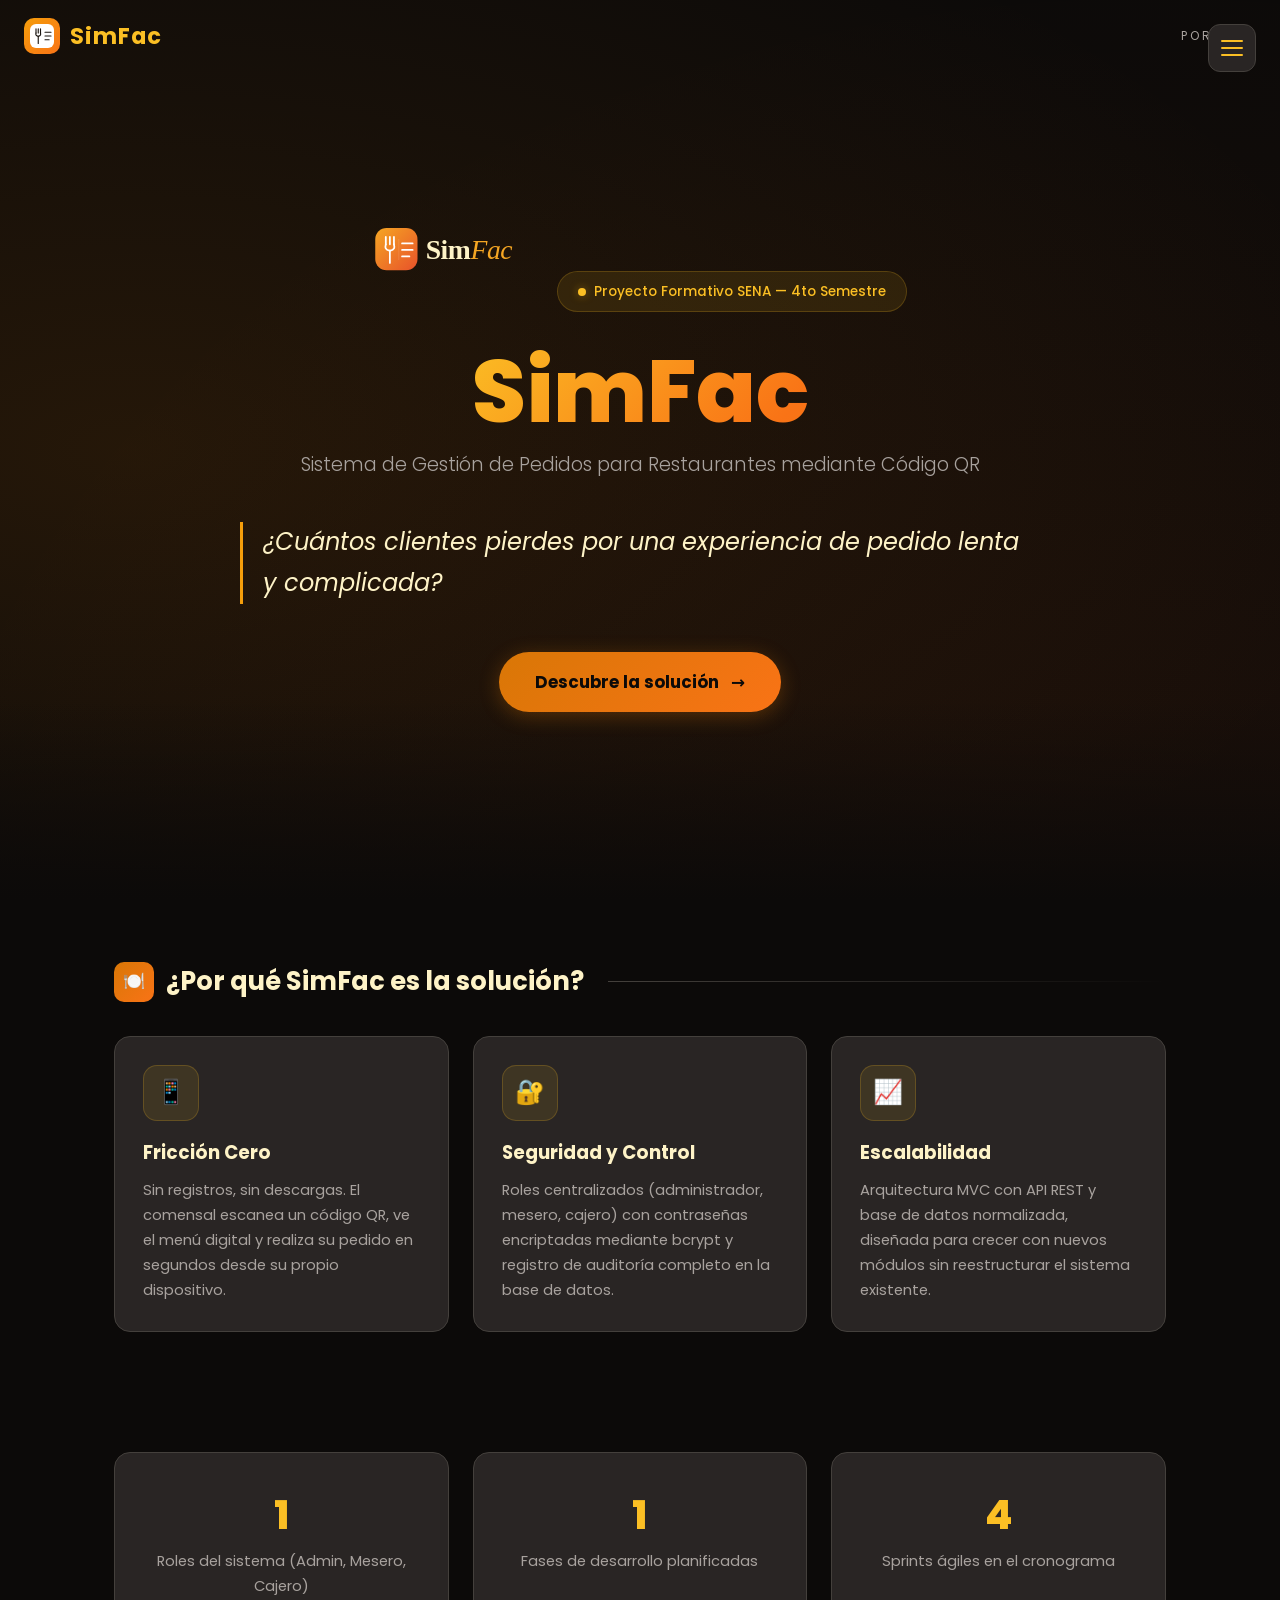
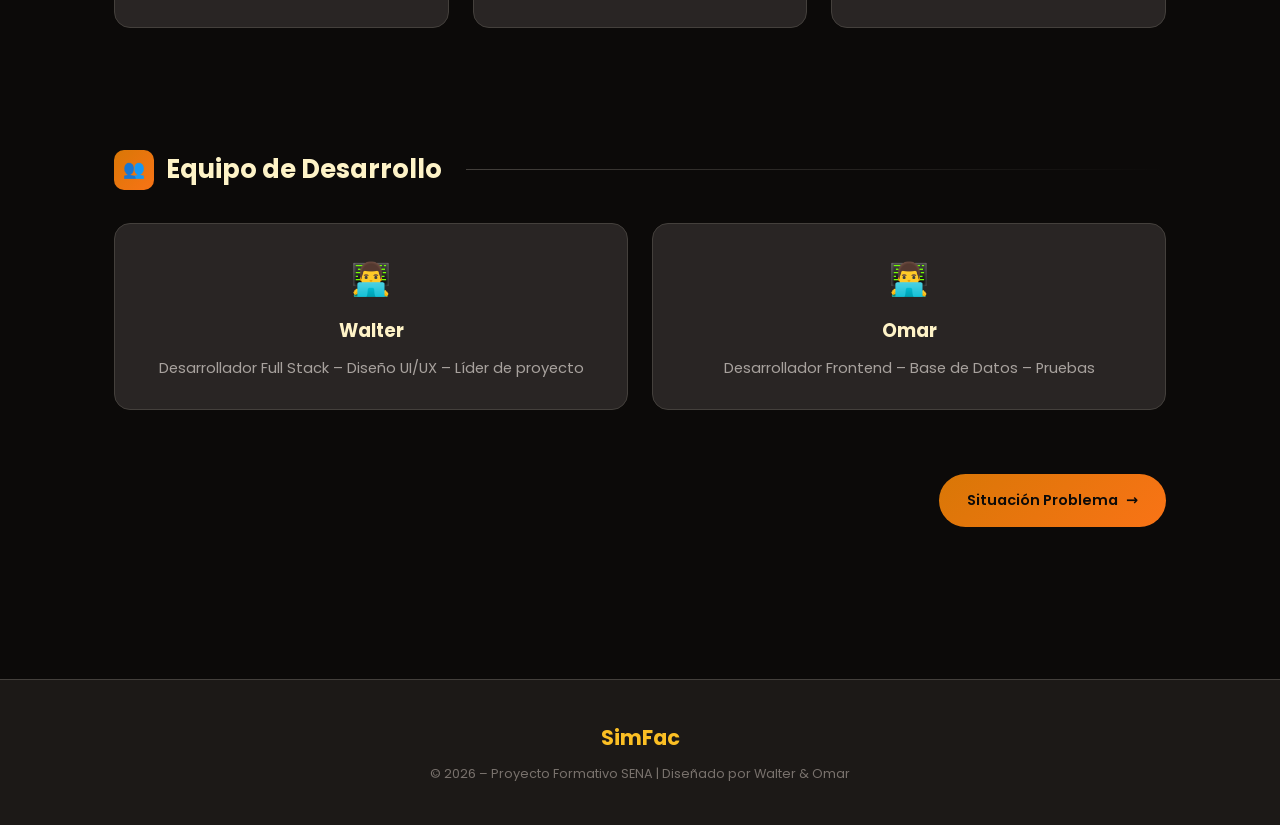
==== commit 29f14b85: "Update index.html" ====
--- a/index.html
+++ b/index.html
@@ -158,9 +158,9 @@
   <!-- FOOTER -->
   <footer class="footer">
     <div class="footer-brand">SimFac</div>
-    <p>© 2025 – Proyecto Formativo SENA | Diseñado por Walter & Omar</p>
+    <p>© 2026 – Proyecto Formativo SENA | Diseñado por Walter & Omar</p>
   </footer>
 
   <script src="Js/script.js"></script>
 </body>
-</html>+</html>
